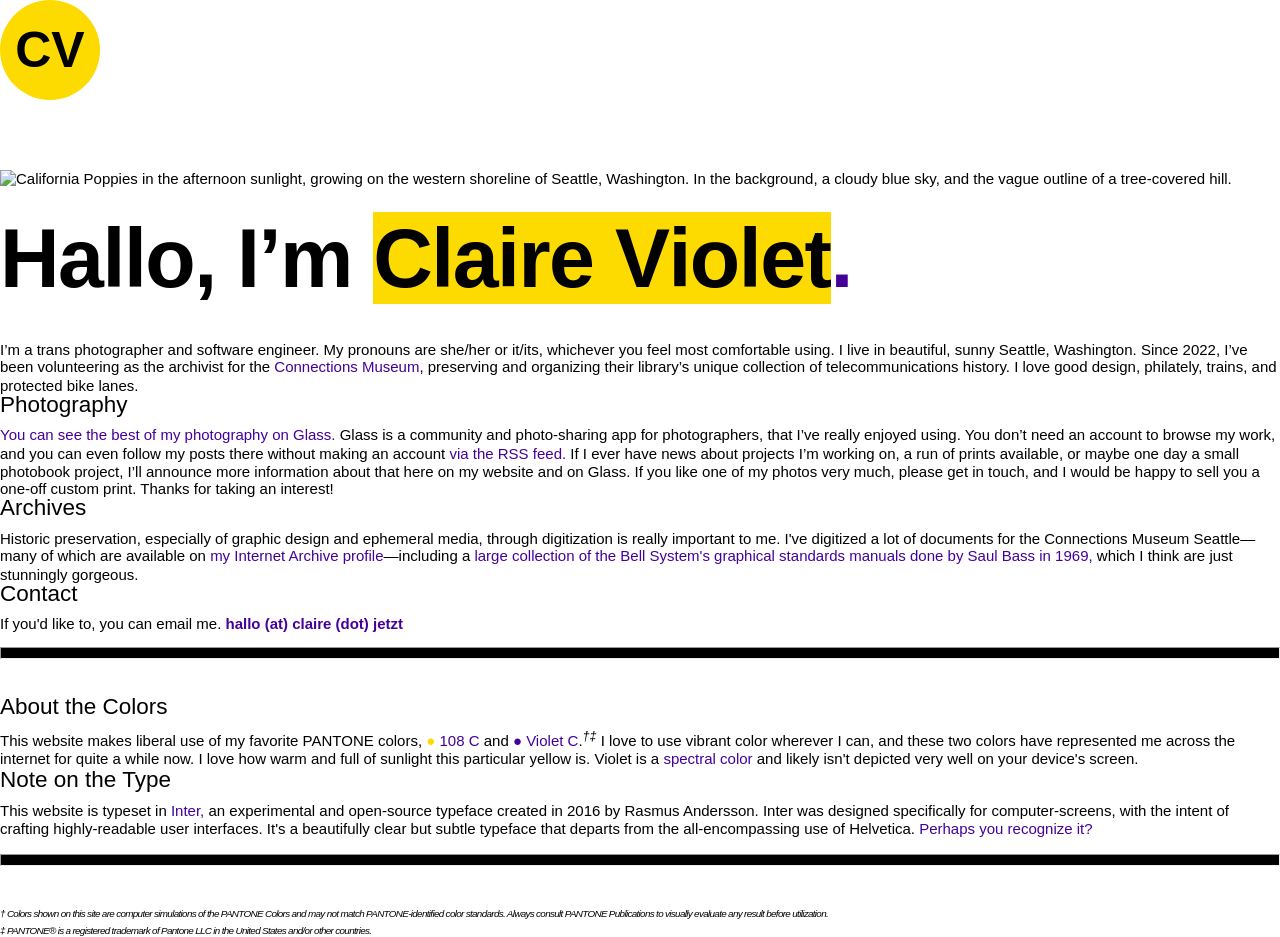
==== index.html @ be2448b7 "run prettier" ====
<!DOCTYPE html>

<html lang="en-US">
  <head>
    <meta charset="utf-8" />
    <!--DEFINE-->
    <meta http-equiv="x-ua-compatible" content="ie=edge" />
    <meta name="viewport" content="width=device-width, initial-scale=1" />
    <!--INFO-->
    <meta name="author" content="Claire Violet" />
    <meta
      name="description"
      content="Information about Claire Violet (she/her or it/its), a transgender photographer, archivist, and software engineer in Seattle, Washington."
    />
    <meta
      name="keywords"
      content="Claire Violet, Claire, Personal, Biography, Portfolio, Software, Engineer, Designer, Seattle, 108 C, 108-C, Pantone 108, assert_h, ctypeh, Ultra Violet, ultraviolet, ultraviolet.gay, Claire Ultra Violet"
    />
    <title>cv.h</title>
    <meta property="og:url" content="https://claire.jetzt/" />
    <meta
      property="og:title"
      content="Claire Violet, Trans Photographer & Software Engineer in Seattle, WA."
    />
    <meta
      property="og:description"
      content="Claire Violet is a trans photographer and software engineer in Seattle, Washington who loves transit and the color yellow."
    />
    <meta property="og:image" content="img/preview.png" />
    <meta name="twitter:card" content="summary" />
    <meta name="twitter:site" content="@assert_h" />
    <meta name="twitter:creator" content="@assert_h" />
    <link rel="me" href="https://tacobelllabs.net/@108" />
    <!--STYLES-->
    <link rel="shortcut icon" href="favicon.ico" />
    <link rel="icon" type="image/png" href="icon.png" />
    <link
      rel="icon"
      type="image/png"
      sizes="32x32"
      href="/img/icon/favicon-32x32.png"
    />
    <link
      rel="icon"
      type="image/png"
      sizes="16x16"
      href="/img/icon/favicon-16x16.png"
    />
    <link rel="apple-touch-icon" href="icon.png" />
    <link
      rel="apple-touch-icon"
      sizes="180x180"
      href="/img/icon/apple-touch-icon.png"
    />
    <link
      rel="mask-icon"
      href="/img/icon/safari-pinned-tab.svg"
      color="#fedb00"
    />
    <meta name="msapplication-TileColor" content="#fedb00" />
    <meta name="msapplication-config" content="/img/icon/browserconfig.xml" />
    <meta
      name="theme-color"
      content="#fedb00"
      media="(prefers-color-scheme: light)"
    />
    <meta
      name="theme-color"
      content="#440099"
      media="(prefers-color-scheme: dark)"
    />
    <link rel="stylesheet" href="css/theme.css" />
    <link rel="preconnect" href="https://rsms.me/" />
    <link rel="stylesheet" href="https://rsms.me/inter/inter.css" />
    <!--SCRIPTS-->
    <script
      src="https://code.jquery.com/jquery-3.6.0.slim.min.js"
      integrity="sha256-u7e5khyithlIdTpu22PHhENmPcRdFiHRjhAuHcs05RI="
      crossorigin="anonymous"
    ></script>
    <script src="js/script.js"></script>
  </head>

  <body>
    <r-grid columns="3" columns-s="1" style="max-width: 1000px">
      <r-cell span="row">
        <div id="roundel" class="roundel">
          <span class="icon-text" id="cv">CV</span>
        </div>
        <img
          id="banner"
          alt="California Poppies in the afternoon sunlight, growing on the western shoreline of Seattle, Washington. In the background, a cloudy blue sky, and the vague outline of a tree-covered hill."
          src="img/banners/alki.jpeg"
        />
        <h1 id="title">
          <span id="greeting">Hallo,</span> I’m
          <span class="highlight">Claire&nbsp;Violet</span
          ><span class="rainbow">.</span>
        </h1>
      </r-cell>
      <r-cell span="3">
        <p>
          I’m a trans photographer and software engineer. My pronouns are
          she/her or it/its, whichever you feel most comfortable using. I live
          in beautiful, sunny Seattle, Washington. Since 2022, I’ve been
          volunteering as the archivist for the
          <a
            title="The Connections Museum of Electromechanical Telephone Switching"
            href="https://connections.museum"
            >Connections Museum</a
          >, preserving and organizing their library’s unique collection of
          telecommunications history. I love good design, philately, trains, and
          protected bike lanes.
        </p>
        <h3>Photography</h3>
        <p>
          <a href="http://glass.photo/108c"
            >You can see the best of my photography on Glass.</a
          >
          Glass is a community and photo-sharing app for photographers, that
          I’ve really enjoyed using. You don’t need an account to browse my
          work, and you can even follow my posts there without making an account
          <a href="http://glass.photo/108c/rss">via the RSS feed.</a> If I ever
          have news about projects I’m working on, a run of prints available, or
          maybe one day a small photobook project, I’ll announce more
          information about that here on my website and on Glass. If you like
          one of my photos very much, please get in touch, and I would be happy
          to sell you a one-off custom print. Thanks for taking an interest!
        </p>
        <h3>Archives</h3>
        <p>
          Historic preservation, especially of graphic design and ephemeral
          media, through digitization is really important to me. I've digitized
          a lot of documents for the Connections Museum Seattle—many of which
          are available on
          <a
            href="https://archive.org/details/@108c"
            style="overflow-wrap: anywhere !important"
            >my Internet Archive profile</a
          >—including a
          <a
            href="https://archive.org/details/@108c/lists/1/bell-system---graphics-standards-manuals"
            style="line-break: anywhere"
            >large collection of the Bell System's graphical standards manuals
            done by Saul Bass in 1969,</a
          >
          which I think are just stunningly gorgeous.
        </p>
        <h3>Contact</h3>
        <p>
          If you'd like to, you can email me.
          <span class="callout">hallo (at) claire (dot) jetzt</span>
        </p>
        <hr />
      </r-cell>
      <r-cell span="3">
        <h3 id="colorway">About the Colors</h3>
        <p>
          This website makes liberal use of my favorite PANTONE colors,
          <span
            onclick="navigator.clipboard.writeText('#fedb00')"
            style="cursor: crosshair"
            class="yellow"
            >●</span
          >&nbsp;<a href="https://www.pantone.com/connect/108-C">108&nbsp;C</a>
          and
          <span
            onclick="navigator.clipboard.writeText('#440099')"
            style="cursor: crosshair"
            class="violet"
            >●</span
          >&nbsp;<a href="https://www.pantone.com/connect/VIOLET-C"
            >Violet&nbsp;C</a
          >.<sup><em>†‡</em></sup> I love to use vibrant color wherever I can,
          and these two colors have represented me across the internet for quite
          a while now. I love how warm and full of sunlight this particular
          yellow is. Violet is a
          <a href="https://en.wikipedia.org/wiki/Spectral_color"
            >spectral color</a
          >
          and likely isn't depicted very well on your device's screen.
        </p>
      </r-cell>
      <r-cell span="3">
        <h3 id="colophon">Note on the Type</h3>
        <p>
          This website is typeset in
          <a title="Information on the Typeface" href="https://rsms.me/inter/"
            >Inter,</a
          >
          an experimental and open-source typeface created in 2016 by Rasmus
          Andersson. Inter was designed specifically for computer-screens, with
          the intent of crafting highly-readable user interfaces. It's a
          beautifully clear but subtle typeface that departs from the
          all-encompassing use of Helvetica.
          <a
            title="Notable projects using the typeface Inter"
            href="https://github.com/rsms/inter#notable-projects-using-inter"
            >Perhaps you recognize it?</a
          >
        </p>
        <hr />
      </r-cell>
      <r-cell span="3">
        <span class="note">
          † Colors shown on this site are computer simulations of the PANTONE
          Colors and may not match PANTONE-identified color standards. Always
          consult PANTONE Publications to visually evaluate any result before
          utilization.
          <br />
          ‡ PANTONE® is a registered trademark of Pantone LLC in the United
          States and/or other countries.
        </span>
      </r-cell>
    </r-grid>
  </body>
</html>
---- css/theme.css ----
/* IMPORTS */
@import url('https://rsms.me/raster/raster2.css');
@import url('https://fonts.googleapis.com/css2?family=Fira+Code:wght@300;400');

/* DEFINITIONS */
:root {
  color-scheme: light dark;
  --yellow: #FEDB00;
  --violet: #440099;
  --font-family-base: 'Inter', 'Helvetica Neue', 'Helvetica', Arial, sans-serif;
  --font-family-variable: 'InterVariable', 'Helvetica Neue', 'Helvetica', Arial, sans-serif;
  font-size: 15px !important;
}


@media (prefers-color-scheme: light) {
  :root {
    --txt-color: black;
    --bg-color: white;
    --highlight-bg-color: var(--yellow);
    --callout-txt-color: var(--violet);
    --a-txt-color: var(--violet);
    --a-ul-color: var(--yellow);
  }
}

@media (prefers-color-scheme: dark) {
  :root {
    --txt-color: white;
    --bg-color: black;
    --highlight-txt-color: var(--yellow);
    --callout-bg-color: var(--violet);
    --a-txt-color: var(--yellow);
    --a-ul-color: var(--violet);
  }
}

/* STRUCTURE */
* {
  color: var(--txt-color);
  margin: 0;
  padding: 0;
  font-display: swap;
  /*cursor: url('~/cursor.png'), auto;*/
}

body {
  background: var(--bg-color);
}

#roundel {
  background: var(--yellow);
}

.roundel {
  font-weight: 900; /* Black */
  border-radius: 50px;
  display: block;
  height: 100px;
  width: 100px;
  margin-bottom: 40px;
  text-align: center;
  align-self: center;
  vertical-align: middle;
  font-size: 50px;
  line-height: 100px;
  cursor: grab;
  user-select: none;
}

/* TYPOGRAPHY */
:root {
  font-family: var(--font-family-base);
}

@supports (font-variation-settings: normal) {
  :root {
    font-family: var(--font-family-variable);
  }
}

h1, h2 {
  font-weight: 800; /* Extra Bold */
  font-family: 'InterDisplay', 'InterVariable', 'Inter', 'Helvetica Neue', 'Helvetica', Arial, sans-serif;
}

#title {
  font-kerning: none;
  letter-spacing: -0.1rem;
}

h3, .callout {
  font-weight: 700; /* Bold */
}

blockquote, label, div, h3, ul, li, p {
  font-weight: 400; /* Regular */
}

code {
  font-family: 'Fira Code', 'SF Mono', 'Menlo', 'IBM Plex Mono', 'DejaVu Sans Mono', 'Bitstream Vera Sans Mono', Courier, monospace;
  font-weight: 300; /* Light */
  letter-spacing: -1px;
}

h1 {
  font-size: 5.5rem;
  line-height: 1;
  margin-bottom: .5em;
}

h2 {
  font-size: 2.5rem;
  line-height: 1;
  margin-bottom: .66rem;
}

h3 {
  font-size: 1.5rem;
  line-height: 1;
  margin-bottom: .66rem;
}

p {
  font-size: 1rem;
  text-wrap: pretty;
}

blockquote, label, code, div, ul, li, a {
  font-size: inherit;
  line-height: 1.25;
  margin-bottom: .66rem;
}

blockquote, ul {
  margin-bottom: .33em;
}

blockquote, code {
  border-left: solid 2px black;
  margin-left: 1em;
}

code {
	line-height: 1;
	margin-bottom: 0;
}

ul {
  margin-left: 2em;
}

ul.alt {
  margin-left: 1em;
}

ul.none {
  margin-left: 0;
}

row > span, row > a {
	padding-right: .66em;
}

li {
  list-style: circle;
}

li.none {
  list-style: none;
  margin-left: 0;
}

li.alt {
  list-style: circle;
  margin-left: 1em;
}

a {
  color: var(--a-txt-color);
  text-decoration: none;
  white-space: normal;
}

a:hover {
  color: var(--a-ul-color);
  text-decoration: underline;
  text-decoration-style: wavy;
  text-decoration-color: var(--a-ul-color);
  text-decoration-skip-ink: auto;
}

a:visited {
  color: var(--a-txt-color);
}

.roundel > a, .roundel > a:hover {
  user-select: none;
  cursor: wait;
  color: inherit;
  text-decoration: none;
}

.icon-text {
  display: block;
  color: black;
}

#power {
  transform: translateY(-2px);
  font-family: system-ui, var(--font-family-base);
}

@supports (font-variation-settings: normal) {
  #power {
    font-family: system-ui, var(--font-family-variable);
  }
}

img {
  margin: 1em 0em;
  padding: 1em 0em;
}

a > img {
  cursor: zoom-in;
}

icon {
  color: inherit;
}

/* PROPERTIES*/
div.code {
  background-color: var(--txt-color);
  color: var(--bg-color);
	margin: .66em;
  padding: .66em;
}

.highlight {
  color: var(--highlight-txt-color);
  background-color: var(--highlight-bg-color);
  text-decoration: none;
}

.callout {
  color: var(--callout-txt-color);
  background-color: var(--callout-bg-color);
  text-decoration: none;
}

a.emphasis {
  text-decoration: underline;
}

.note, .date {
  font-weight: 200; /* Extra Light */
  font-size: .66rem;
  letter-spacing: -0.045rem;
}

.note {
  font-style: italic;
}

.date {
  float: right;
}

.sub {
  list-style: circle;
  margin-left: 1em;
}

/* CONTENT */
hr {
  background: var(--txt-color);
  display: block;
  height: .66rem;
  margin-bottom: 2.5rem;
  margin-left: 0;
  margin-right: 0;
  margin-top: 1rem;
  width: auto;
}

@media only screen and (max-width: 960px) {
  h1 {
    font-size: 4rem;
  }
}

@media only screen and (max-width: 800px) {
  img {
    /*background-color: var(--txt-color);*/
    /*padding: .33em;*/
    border-radius: 1rem;
    max-width: 66%;
    align-self: center;
    margin: 0;
  }
  .roundel {
    height: 50px;
    width: 50px;
    line-height: 50px;
    font-size: 25px;
  }
  h1 {
    font-size: 3;
  }

  #power {
    transform: none;
  }
}

@media only screen and (max-width: 650px) {
  h1 {
    font-size: 2.5rem;
    line-height: 1.2;
  }
  h2 {
    font-size: 2rem;
  }
}

@media only screen and (max-width: 500px) {
  h2 {
    font-size: 1.5rem;
  }
  h3 {
    font-size: 1.25rem;
  }
}


/* SPECIAL */
emoji {
  font-style: normal !important;
}

.yellow {
  color: var(--yellow);
}
.violet {
  color: var(--violet);
}

span.rainbow {
  cursor: wait;
  -webkit-background-clip: text;
  -webkit-text-fill-color: transparent;
  letter-spacing: 0em;
}

@media (prefers-color-scheme: dark) {
  hr {
    -webkit-background-clip: block;
  }
}

hr.rainbow {
  -webkit-background-clip: block;
}

/* I don't remember where I originally saw this lovely
bit of css, but it made me very happy a number of years
ago, and so here it lives on. Thank you, internet.
*/
.rainbow {
  -o-animation: rainbow 15s ease infinite;
  -webkit-animation: rainbow 15s ease infinite;
  -z-animation: rainbow 15s ease infinite;
  animation: rainbow 15s ease infinite;
  background: -moz-linear-gradient(0deg, #ff2400, #fedb00, #fedb00, #e81d1d, #e8b71d, #e3e81d, #1de840, #1ddde8, #2b1de8, #dd00f3, #dd00f3, #440099, #440099);
  background: -o-linear-gradient(0deg, #ff2400, #fedb00, #fedb00, #e81d1d, #e8b71d, #e3e81d, #1de840, #1ddde8, #2b1de8, #dd00f3, #dd00f3, #440099, #440099);
  background: -webkit-linear-gradient(0deg, #ff2400, #fedb00, #fedb00, #e81d1d, #e8b71d, #e3e81d, #1de840, #1ddde8, #2b1de8, #dd00f3, #dd00f3, #440099, #440099);
  background: linear-gradient(0deg, #ff2400, #fedb00, #fedb00, #e81d1d, #e8b71d, #e3e81d, #1de840, #1ddde8, #2b1de8, #dd00f3, #dd00f3, #440099, #440099);
  background: linear-gradient(0deg, #ff2400, #fedb00, #fedb00, #e81d1d, #e8b71d, #e3e81d, #1de840, #1ddde8, #2b1de8, #dd00f3, #dd00f3, #440099, #440099);
  background-size: 2500% 2500%;
}

/* ANIMATIONS */
@-webkit-keyframes rainbow {
  0% {
    background-position: 0% 82%;
  }
  50% {
    background-position: 100% 19%;
  }
  100% {
    background-position: 0% 82%;
  }
}

@-moz-keyframes rainbow {
  0% {
    background-position: 0% 82%;
  }
  50% {
    background-position: 100% 19%;
  }
  100% {
    background-position: 0% 82%;
  }
}

@-o-keyframes rainbow {
  0% {
    background-position: 0% 82%;
  }
  50% {
    background-position: 100% 19%;
  }
  100% {
    background-position: 0% 82%;
  }
}

@keyframes rainbow {
  0% {
    background-position: 0% 82%;
  }
  50% {
    background-position: 100% 19%;
  }
  100% {
    background-position: 0% 82%;
  }
}
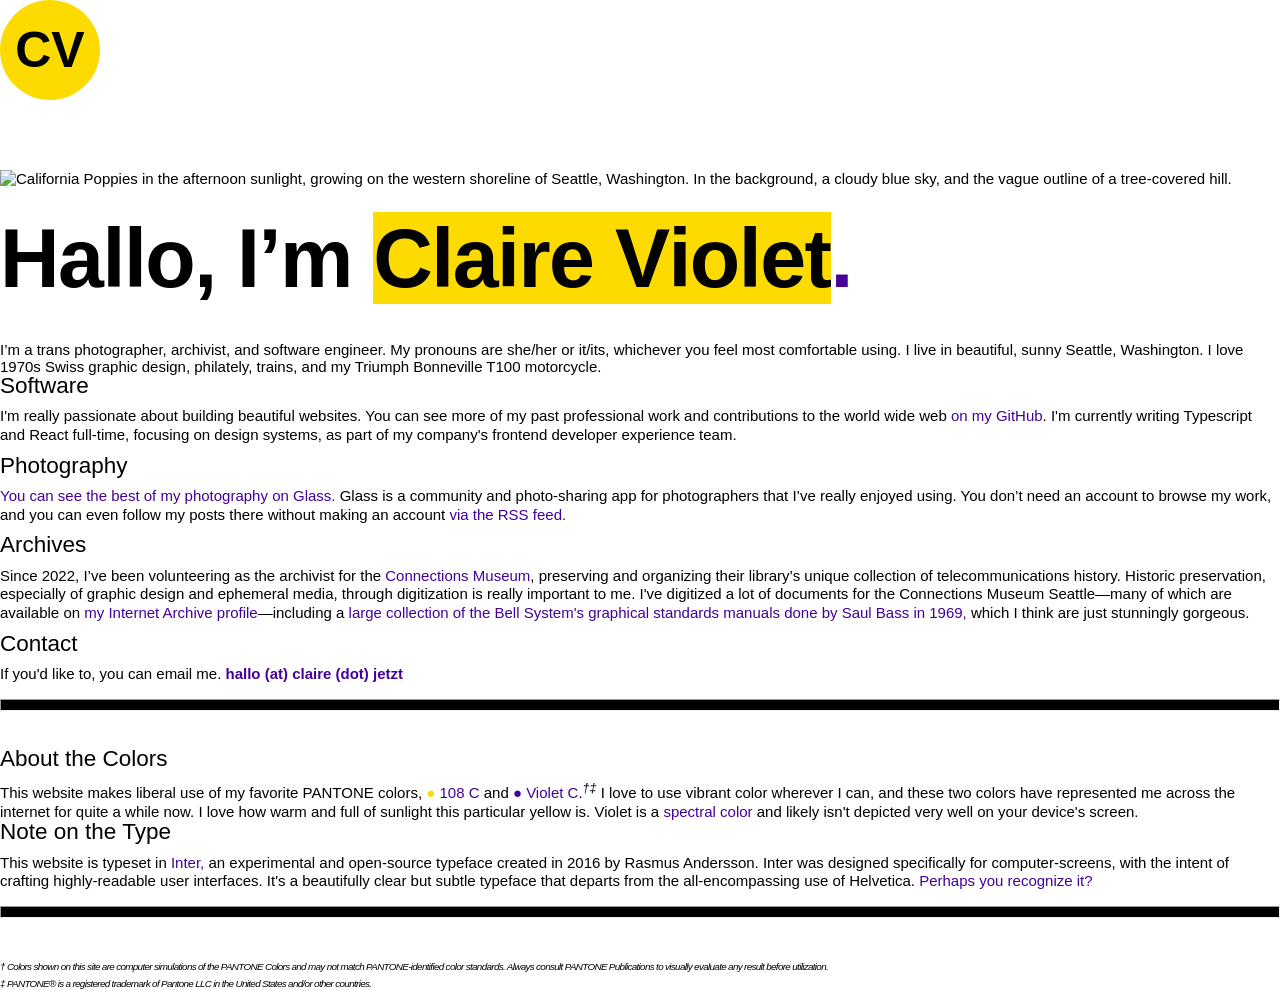
==== commit b185e4a0: "update main content" ====
--- a/index.html
+++ b/index.html
@@ -100,57 +100,70 @@
       </r-cell>
       <r-cell span="3">
         <p>
-          I’m a trans photographer and software engineer. My pronouns are
-          she/her or it/its, whichever you feel most comfortable using. I live
-          in beautiful, sunny Seattle, Washington. Since 2022, I’ve been
-          volunteering as the archivist for the
-          <a
-            title="The Connections Museum of Electromechanical Telephone Switching"
-            href="https://connections.museum"
-            >Connections Museum</a
-          >, preserving and organizing their library’s unique collection of
-          telecommunications history. I love good design, philately, trains, and
-          protected bike lanes.
+          I’m a trans photographer, archivist, and software engineer. My
+          pronouns are she/her or it/its, whichever you feel most comfortable
+          using. I live in beautiful, sunny Seattle, Washington. I love 1970s
+          Swiss graphic design, philately, trains, and my Triumph Bonneville
+          T100 motorcycle.
         </p>
-        <h3>Photography</h3>
-        <p>
-          <a href="http://glass.photo/108c"
-            >You can see the best of my photography on Glass.</a
-          >
-          Glass is a community and photo-sharing app for photographers, that
-          I’ve really enjoyed using. You don’t need an account to browse my
-          work, and you can even follow my posts there without making an account
-          <a href="http://glass.photo/108c/rss">via the RSS feed.</a> If I ever
-          have news about projects I’m working on, a run of prints available, or
-          maybe one day a small photobook project, I’ll announce more
-          information about that here on my website and on Glass. If you like
-          one of my photos very much, please get in touch, and I would be happy
-          to sell you a one-off custom print. Thanks for taking an interest!
-        </p>
-        <h3>Archives</h3>
-        <p>
-          Historic preservation, especially of graphic design and ephemeral
-          media, through digitization is really important to me. I've digitized
-          a lot of documents for the Connections Museum Seattle—many of which
-          are available on
-          <a
-            href="https://archive.org/details/@108c"
-            style="overflow-wrap: anywhere !important"
-            >my Internet Archive profile</a
-          >—including a
-          <a
-            href="https://archive.org/details/@108c/lists/1/bell-system---graphics-standards-manuals"
-            style="line-break: anywhere"
-            >large collection of the Bell System's graphical standards manuals
-            done by Saul Bass in 1969,</a
-          >
-          which I think are just stunningly gorgeous.
-        </p>
-        <h3>Contact</h3>
-        <p>
-          If you'd like to, you can email me.
-          <span class="callout">hallo (at) claire (dot) jetzt</span>
-        </p>
+        <div id="engineering">
+          <h3>Software</h3>
+          <p>
+            I'm really passionate about building beautiful websites. You can see
+            more of my past professional work and contributions to the world
+            wide web
+            <a href="https://github.com/ctypeh">on my GitHub</a>. I'm currently
+            writing Typescript and React full-time, focusing on design systems,
+            as part of my company's frontend developer experience team.
+          </p>
+        </div>
+        <div id="photography">
+          <h3>Photography</h3>
+          <p>
+            <a href="http://glass.photo/108c"
+              >You can see the best of my photography on Glass.</a
+            >
+            Glass is a community and photo-sharing app for photographers that
+            I’ve really enjoyed using. You don’t need an account to browse my
+            work, and you can even follow my posts there without making an
+            account
+            <a href="http://glass.photo/108c/rss">via the RSS feed.</a>
+          </p>
+        </div>
+        <div id="archives">
+          <h3>Archives</h3>
+          <p>
+            Since 2022, I’ve been volunteering as the archivist for the
+            <a
+              title="The Connections Museum of Electromechanical Telephone Switching"
+              href="https://connections.museum"
+              >Connections Museum</a
+            >, preserving and organizing their library’s unique collection of
+            telecommunications history. Historic preservation, especially of
+            graphic design and ephemeral media, through digitization is really
+            important to me. I've digitized a lot of documents for the
+            Connections Museum Seattle—many of which are available on
+            <a
+              href="https://archive.org/details/@108c"
+              style="overflow-wrap: anywhere !important"
+              >my Internet Archive profile</a
+            >—including a
+            <a
+              href="https://archive.org/details/@108c/lists/1/bell-system---graphics-standards-manuals"
+              style="line-break: anywhere"
+              >large collection of the Bell System's graphical standards manuals
+              done by Saul Bass in 1969,</a
+            >
+            which I think are just stunningly gorgeous.
+          </p>
+        </div>
+        <div id="contact">
+          <h3>Contact</h3>
+          <p>
+            If you'd like to, you can email me.
+            <span class="callout">hallo (at) claire (dot) jetzt</span>
+          </p>
+        </div>
         <hr />
       </r-cell>
       <r-cell span="3">
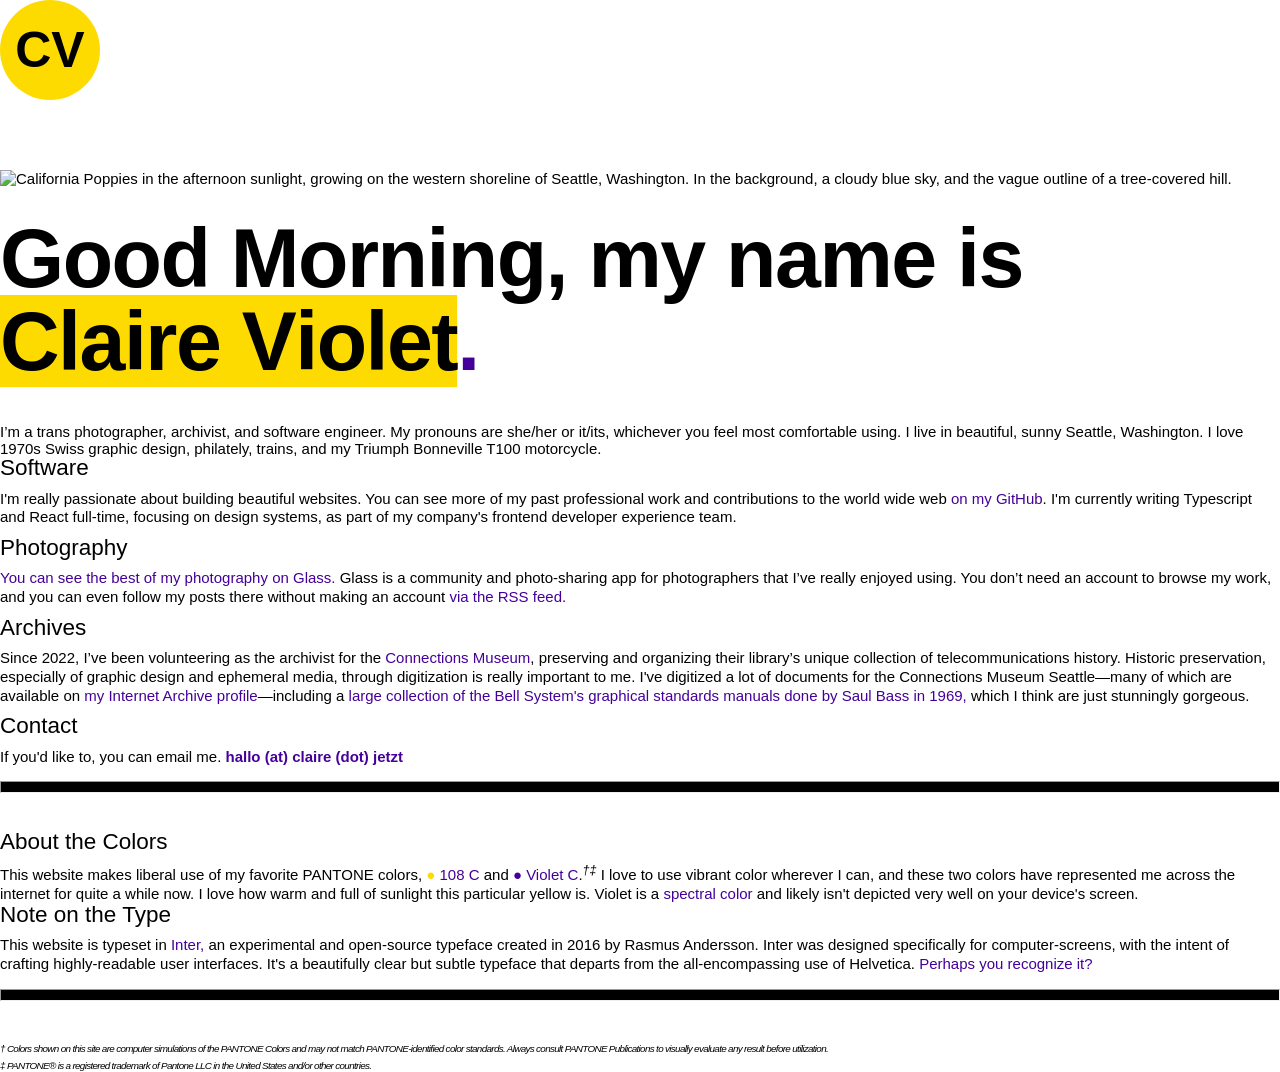
==== commit 272307ae: "update greeting" ====
--- a/index.html
+++ b/index.html
@@ -93,7 +93,7 @@
           src="img/banners/alki.jpeg"
         />
         <h1 id="title">
-          <span id="greeting">Hallo,</span> I’m
+          <span id="greeting">Hallo,</span> my name is
           <span class="highlight">Claire&nbsp;Violet</span
           ><span class="rainbow">.</span>
         </h1>
